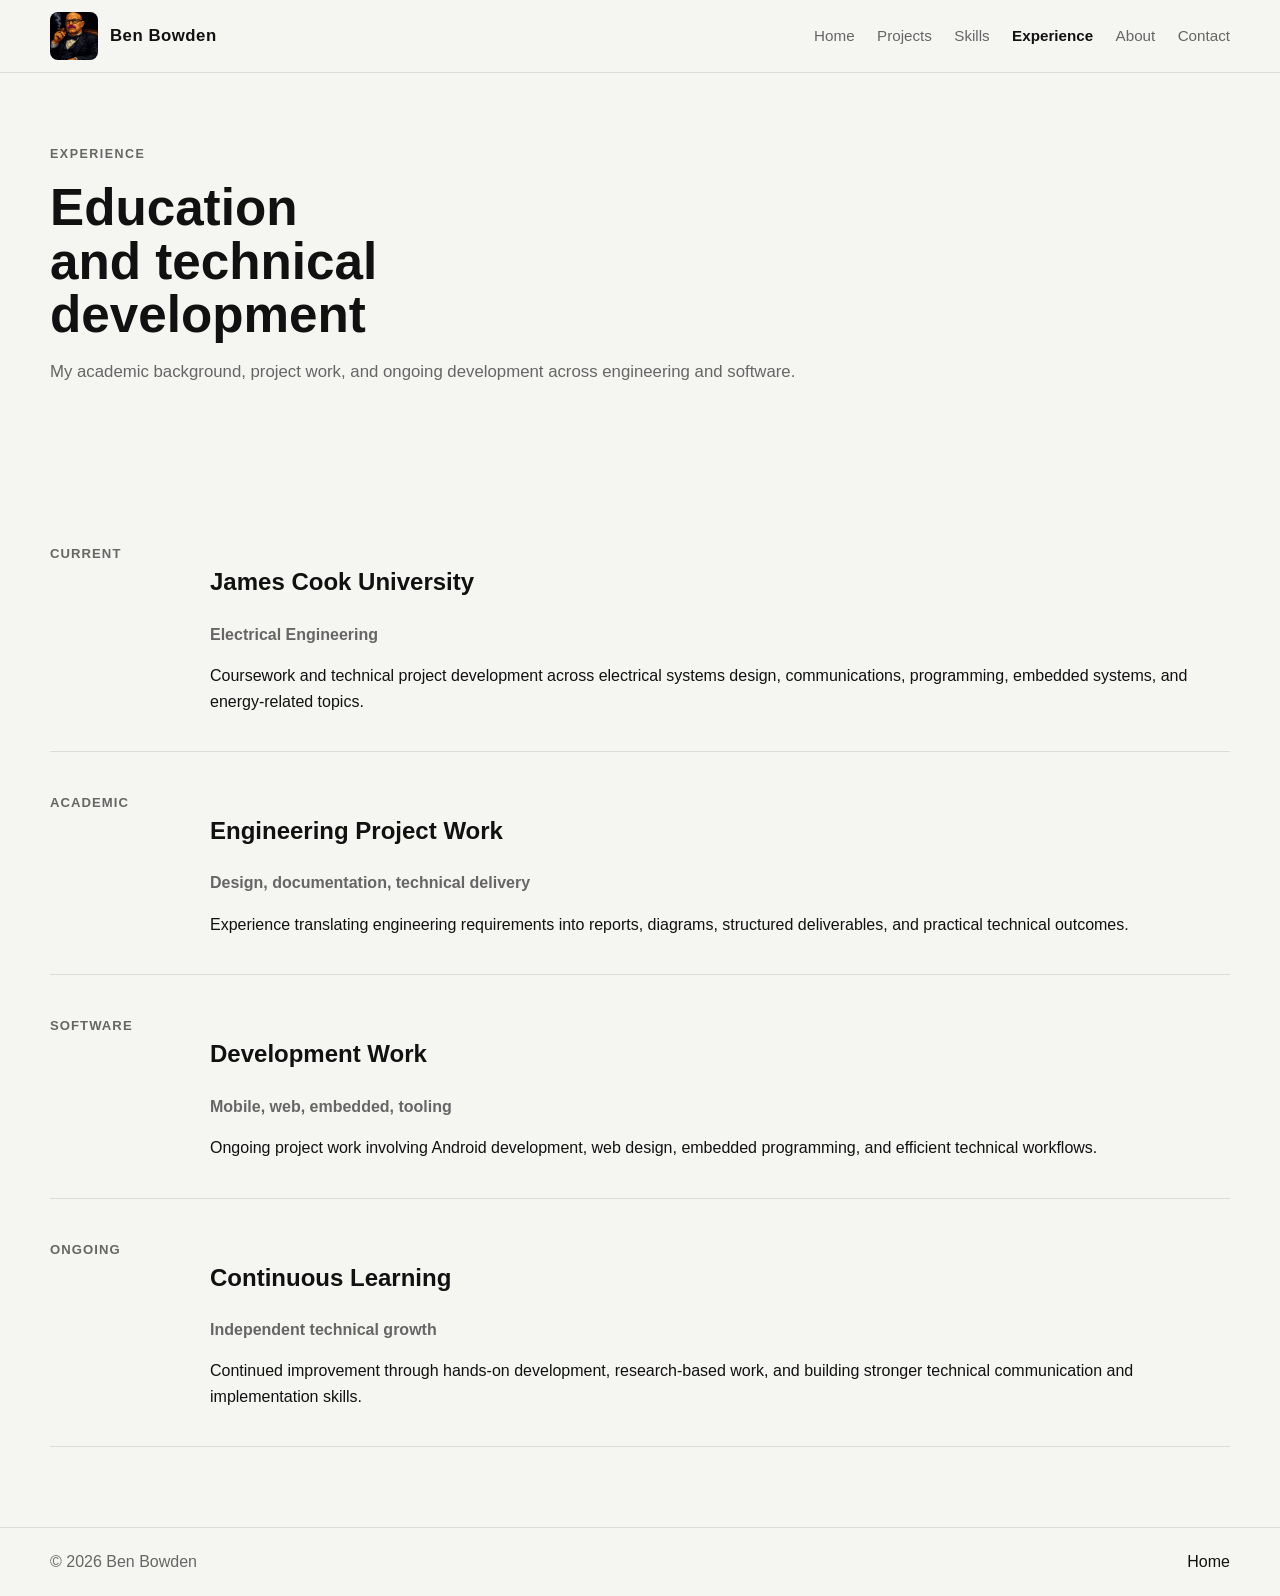
==== experience.html @ eb15d6f0 "Initial portfolio site" ====
<!DOCTYPE html>
<html lang="en">
<head>
    <meta charset="UTF-8">
    <meta name="viewport" content="width=device-width, initial-scale=1.0">
    <title>Experience | Ben Bowden</title>
    <meta name="description" content="Education, project experience, and ongoing technical development of Ben Bowden.">
    <link rel="stylesheet" href="style/style.css">
</head>
<body>
    <header class="site-header">
        <div class="container header-inner">
            <a href="index.html" class="logo">
                <img src="images/retro-pixel-man-with-cigar.png" alt="Retro pixel portrait logo">
                <span>Ben Bowden</span>
            </a>

            <button class="menu-toggle" aria-label="Open navigation" aria-expanded="false">
                <span></span>
                <span></span>
                <span></span>
            </button>

            <nav class="site-nav">
                <a href="index.html">Home</a>
                <a href="projects.html">Projects</a>
                <a href="skills.html">Skills</a>
                <a href="experience.html" class="active">Experience</a>
                <a href="index.html#about">About</a>
                <a href="index.html#contact">Contact</a>
            </nav>
        </div>
    </header>

    <main>
        <section class="page-hero">
            <div class="container">
                <p class="eyebrow">Experience</p>
                <h1>Education and technical development</h1>
                <p class="page-intro">
                    My academic background, project work, and ongoing development across engineering and software.
                </p>
            </div>
        </section>

        <section class="section">
            <div class="container timeline">
                <article class="timeline-item">
                    <div class="timeline-date">Current</div>
                    <div class="timeline-content">
                        <h2>James Cook University</h2>
                        <p class="timeline-subtitle">Electrical Engineering</p>
                        <p>
                            Coursework and technical project development across electrical systems design,
                            communications, programming, embedded systems, and energy-related topics.
                        </p>
                    </div>
                </article>

                <article class="timeline-item">
                    <div class="timeline-date">Academic</div>
                    <div class="timeline-content">
                        <h2>Engineering Project Work</h2>
                        <p class="timeline-subtitle">Design, documentation, technical delivery</p>
                        <p>
                            Experience translating engineering requirements into reports, diagrams,
                            structured deliverables, and practical technical outcomes.
                        </p>
                    </div>
                </article>

                <article class="timeline-item">
                    <div class="timeline-date">Software</div>
                    <div class="timeline-content">
                        <h2>Development Work</h2>
                        <p class="timeline-subtitle">Mobile, web, embedded, tooling</p>
                        <p>
                            Ongoing project work involving Android development, web design,
                            embedded programming, and efficient technical workflows.
                        </p>
                    </div>
                </article>

                <article class="timeline-item">
                    <div class="timeline-date">Ongoing</div>
                    <div class="timeline-content">
                        <h2>Continuous Learning</h2>
                        <p class="timeline-subtitle">Independent technical growth</p>
                        <p>
                            Continued improvement through hands-on development, research-based work,
                            and building stronger technical communication and implementation skills.
                        </p>
                    </div>
                </article>
            </div>
        </section>
    </main>

    <footer class="site-footer">
        <div class="container footer-inner">
            <p>&copy; 2026 Ben Bowden</p>
            <a href="index.html">Home</a>
        </div>
    </footer>

    <script src="js/scripts.js"></script>
</body>
</html>
---- style/style.css ----
/* =========================================================
   1. ROOT VARIABLES
========================================================= */
:root {
    --bg: #f5f5f2;
    --surface: #ffffff;
    --text: #111111;
    --muted: #666666;
    --line: #dddddd;
    --dark: #101010;
    --accent: #d8ff3e;

    --max-width: 1180px;
    --radius: 18px;
    --shadow: 0 10px 30px rgba(0, 0, 0, 0.08);
    --transition: 0.25s ease;
}

/* =========================================================
   2. RESET / BASE
========================================================= */
* {
    box-sizing: border-box;
}

html {
    scroll-behavior: smooth;
}

body {
    margin: 0;
    font-family: Arial, Helvetica, sans-serif;
    background: var(--bg);
    color: var(--text);
    line-height: 1.6;
}

img {
    display: block;
    width: 100%;
    height: auto;
    border-radius: 14px;
}

a {
    color: inherit;
    text-decoration: none;
}

/* =========================================================
   3. LAYOUT UTILITIES
========================================================= */
.container {
    width: min(100% - 2rem, var(--max-width));
    margin: 0 auto;
}

.section {
    padding: 5rem 0;
}

.section-dark {
    background: var(--dark);
    color: #ffffff;
}

.section-border-top {
    border-top: 1px solid var(--line);
}

.section-grid {
    display: grid;
    grid-template-columns: 0.8fr 1.2fr;
    gap: 2rem;
}

.section-heading h2 {
    margin: 0;
    font-size: clamp(1.8rem, 3vw, 3rem);
    line-height: 1.1;
}

.section-heading-wide {
    margin-bottom: 2rem;
    max-width: 58rem;
}

.section-heading-wide p:last-child {
    color: #cfcfcf;
}

.section:not(.section-dark) .section-heading-wide p:last-child {
    color: var(--muted);
}

.section-content p {
    margin-top: 0;
    color: #2f2f2f;
}

.eyebrow {
    margin: 0 0 1rem;
    color: var(--muted);
    font-size: 0.78rem;
    font-weight: 700;
    text-transform: uppercase;
    letter-spacing: 0.12em;
}

/* =========================================================
   4. HEADER / NAVIGATION
========================================================= */
.site-header {
    position: sticky;
    top: 0;
    z-index: 1000;
    background: rgba(245, 245, 242, 0.92);
    backdrop-filter: blur(8px);
    border-bottom: 1px solid var(--line);
}

.header-inner {
    display: flex;
    align-items: center;
    justify-content: space-between;
    min-height: 72px;
    gap: 1rem;
}

.logo {
    display: inline-flex;
    align-items: center;
    gap: 0.75rem;
    color: var(--text);
    font-size: 1.05rem;
    font-weight: 700;
    letter-spacing: 0.03em;
}

.logo img {
    width: 48px;
    height: 48px;
    object-fit: contain;
    border-radius: 8px;
    display: block;
}

.logo span {
    line-height: 1;
}

.site-nav {
    display: flex;
    align-items: center;
    gap: 1.4rem;
}

.site-nav a {
    color: var(--muted);
    font-size: 0.95rem;
    transition: color var(--transition);
}

.site-nav a:hover,
.site-nav a.active {
    color: var(--text);
    font-weight: 700;
}

.menu-toggle {
    display: none;
    padding: 0;
    border: 0;
    background: transparent;
    cursor: pointer;
}

.menu-toggle span {
    display: block;
    width: 24px;
    height: 2px;
    margin: 5px 0;
    background: var(--text);
}

/* =========================================================
   5. HERO
========================================================= */
.hero {
    padding: 5rem 0 3rem;
}

.hero-grid {
    display: grid;
    grid-template-columns: 1.3fr 0.85fr;
    gap: 2rem;
    align-items: stretch;
}

.hero h1 {
    margin: 0 0 1.25rem;
    max-width: 12ch;
    font-size: clamp(2.4rem, 5vw, 5rem);
    line-height: 1.02;
}

.hero-text {
    margin-bottom: 1.75rem;
    max-width: 58ch;
    color: #333333;
    font-size: 1.05rem;
}

.hero-actions {
    display: flex;
    flex-wrap: wrap;
    gap: 1rem;
}

.btn {
    display: inline-flex;
    align-items: center;
    justify-content: center;
    min-height: 48px;
    padding: 0.85rem 1.25rem;
    border-radius: 999px;
    font-weight: 700;
    transition: transform var(--transition), background var(--transition), color var(--transition);
}

.btn:hover {
    transform: translateY(-2px);
}

.btn-primary {
    background: var(--dark);
    color: #ffffff;
}

.btn-primary:hover {
    background: #222222;
}

.btn-secondary {
    background: var(--surface);
    border: 1px solid var(--line);
}

.hero-card {
    display: flex;
    flex-direction: column;
    justify-content: space-between;
    gap: 1rem;
    padding: 1rem;
    background: var(--dark);
    color: #ffffff;
    border-radius: calc(var(--radius) + 4px);
    box-shadow: var(--shadow);
}

.hero-card img {
    min-height: 280px;
    object-fit: cover;
}

.hero-card-content h2 {
    margin: 0 0 0.8rem;
    font-size: 1.15rem;
}

.hero-card-content ul {
    margin: 0;
    padding-left: 1.2rem;
    color: #dddddd;
}

/* =========================================================
   6. PROOF STRIP
========================================================= */
.proof-strip {
    padding: 1rem 0 3rem;
}

.proof-grid {
    display: grid;
    grid-template-columns: repeat(4, 1fr);
    gap: 1rem;
}

.proof-item {
    padding: 1.4rem;
    background: var(--surface);
    border: 1px solid var(--line);
    border-radius: var(--radius);
    box-shadow: var(--shadow);
}

.proof-item h2 {
    margin: 0 0 0.35rem;
    font-size: 1.4rem;
}

.proof-item p {
    margin: 0;
    color: var(--muted);
}

/* =========================================================
   7. CARD GRIDS / CONTENT CARDS
========================================================= */
.card-grid {
    display: grid;
    grid-template-columns: repeat(3, 1fr);
    gap: 1.25rem;
}

.project-card,
.value-card,
.info-card {
    padding: 1.5rem;
    border-radius: var(--radius);
}

.project-card,
.value-card {
    background: #191919;
    border: 1px solid #2a2a2a;
}

.info-card {
    background: var(--surface);
    border: 1px solid var(--line);
    box-shadow: var(--shadow);
}

.project-card h3,
.value-card h3,
.info-card h3 {
    margin-top: 0;
    margin-bottom: 0.65rem;
}

.project-card p,
.value-card p {
    color: #d4d4d4;
}

.card-tag {
    margin: 0 0 0.75rem;
    color: var(--accent);
    font-size: 0.85rem;
    font-weight: 700;
    letter-spacing: 0.04em;
}

.project-card ul {
    margin: 1rem 0 0;
    padding-left: 1.15rem;
    color: #e9e9e9;
}

.value-card h3 a {
    color: inherit;
}

.value-card h3 a:hover {
    text-decoration: underline;
}

/* =========================================================
   8. SKILLS / TIMELINE
========================================================= */
.skills-grid {
    display: grid;
    grid-template-columns: repeat(2, 1fr);
    gap: 1.25rem;
}

.timeline {
    display: grid;
    gap: 1.2rem;
}

.timeline-item {
    display: grid;
    grid-template-columns: 140px 1fr;
    gap: 1.25rem;
    padding: 1.3rem 0;
    border-bottom: 1px solid var(--line);
}

.timeline-date {
    color: var(--muted);
    font-size: 0.82rem;
    font-weight: 700;
    text-transform: uppercase;
    letter-spacing: 0.08em;
}

.timeline-content h3 {
    margin: 0 0 0.25rem;
}

.timeline-subtitle {
    margin: 0 0 0.75rem;
    color: var(--muted);
    font-weight: 700;
}

/* =========================================================
   9. PAGE-SPECIFIC SECTIONS
========================================================= */
.page-hero {
    padding: 4.5rem 0 2.5rem;
}

.page-hero h1 {
    margin: 0 0 1rem;
    max-width: 12ch;
    font-size: clamp(2.2rem, 4vw, 4.2rem);
    line-height: 1.05;
}

.page-intro {
    max-width: 52rem;
    color: var(--muted);
    font-size: 1.05rem;
}

.project-list {
    display: grid;
    gap: 1.5rem;
}

.project-full {
    padding: 1.75rem;
    background: var(--surface);
    border: 1px solid var(--line);
    border-radius: var(--radius);
    box-shadow: var(--shadow);
}

.project-full h2 {
    margin-top: 0;
    margin-bottom: 0.75rem;
}

.project-full p {
    margin-top: 0;
}

.project-full ul {
    margin: 1rem 0 0;
    padding-left: 1.2rem;
}

/* =========================================================
   10. CONTACT PANEL
========================================================= */
.contact-panel {
    display: grid;
    grid-template-columns: 1.3fr 0.7fr;
    gap: 2rem;
    padding: 2rem;
    background: var(--surface);
    border: 1px solid var(--line);
    border-radius: calc(var(--radius) + 4px);
    box-shadow: var(--shadow);
}

.contact-panel h2 {
    margin-top: 0;
    font-size: clamp(1.8rem, 3vw, 3rem);
    line-height: 1.1;
}

.contact-links {
    display: grid;
    gap: 0.85rem;
    align-content: start;
}

.contact-links a {
    display: inline-flex;
    align-items: center;
    gap: 0.6rem;
    padding: 0.9rem 1rem;
    border: 1px solid var(--line);
    border-radius: 12px;
    transition:
        background var(--transition),
        transform var(--transition),
        box-shadow var(--transition),
        border-color var(--transition),
        color var(--transition);
}

.contact-links a:hover {
    transform: translateY(-2px);
}

.contact-links a:focus-visible {
    outline: 2px solid #999999;
    outline-offset: 2px;
}

.contact-links a svg {
    width: 18px;
    height: 18px;
    min-width: 18px;
    min-height: 18px;
    display: block;
    flex-shrink: 0;
}

/* =========================================================
   11. CONTACT LINKS
========================================================= */
.contact-links {
    display: grid;
    gap: 0.85rem;
    align-content: start;
}

.contact-links a {
    display: inline-flex;
    align-items: center;
    gap: 0.6rem;
    padding: 0.9rem 1rem;
    border: 1px solid var(--line);
    border-radius: 12px;
    transition:
        background var(--transition),
        transform var(--transition),
        box-shadow var(--transition),
        border-color var(--transition),
        color var(--transition);
}

.contact-links a:hover {
    transform: translateY(-2px);
}

.contact-links a:focus-visible {
    outline: 2px solid #999999;
    outline-offset: 2px;
}

.contact-links a svg {
    width: 18px;
    height: 18px;
    min-width: 18px;
    min-height: 18px;
    display: block;
    flex-shrink: 0;
}

/* Pastel colours */
.email-link,
.resume-link {
    background: #f1eef7;
    color: #4c445a;
    border-color: #ddd6ea;
}

.linkedin-link {
    background: #eaf4ff;
    color: #1f4f8f;
    border-color: #cfe3fb;
}

.github-link {
    background: #f2ebff;
    color: #5b3d8b;
    border-color: #decff8;
}

/* Icon colours */
.linkedin-link svg {
    fill: #0a66c2;
}

.github-link svg {
    fill: #6f42c1;
}

/* Hover states */
.email-link:hover,
.resume-link:hover {
    background: #ebe5f3;
    border-color: #cfc4df;
    box-shadow: 0 8px 20px rgba(76, 68, 90, 0.08);
}

.linkedin-link:hover {
    background: #deefff;
    border-color: #bdd9fa;
    box-shadow: 0 8px 20px rgba(10, 102, 194, 0.10);
}

.github-link:hover {
    background: #eadfff;
    border-color: #ceb8f3;
    box-shadow: 0 8px 20px rgba(111, 66, 193, 0.10);
}

/* =========================================================
   12. FOOTER
========================================================= */
.site-footer {
    padding: 1.3rem 0;
    border-top: 1px solid var(--line);
}

.footer-inner {
    display: flex;
    justify-content: space-between;
    align-items: center;
    gap: 1rem;
}

.footer-inner p {
    margin: 0;
    color: var(--muted);
}

/* =========================================================
   13. RESUME MODAL
========================================================= */
.resume-modal {
    position: fixed;
    inset: 0;
    display: none;
    z-index: 2000;
}

.resume-modal.show {
    display: block;
}

.resume-modal-backdrop {
    position: absolute;
    inset: 0;
    background: rgba(0, 0, 0, 0.7);
}

.resume-modal-content {
    position: relative;
    z-index: 1;
    display: flex;
    flex-direction: column;
    width: min(1100px, calc(100% - 2rem));
    height: min(85vh, 900px);
    margin: 4vh auto;
    background: #ffffff;
    border-radius: 18px;
    overflow: hidden;
    box-shadow: 0 20px 60px rgba(0, 0, 0, 0.35);
}

.resume-modal-header {
    display: flex;
    justify-content: space-between;
    align-items: center;
    gap: 1rem;
    padding: 1rem 1.25rem;
    background: #ffffff;
    border-bottom: 1px solid var(--line);
}

.resume-modal-header h2 {
    margin: 0;
    font-size: 1.1rem;
}

.resume-modal-actions {
    display: flex;
    align-items: center;
    gap: 0.75rem;
}

.resume-download-btn {
    display: inline-flex;
    align-items: center;
    justify-content: center;
    min-height: 42px;
    padding: 0.75rem 1rem;
    background: var(--dark);
    color: #ffffff;
    border-radius: 10px;
    font-weight: 700;
    text-decoration: none;
}

.resume-download-btn:hover {
    background: #222222;
}

.resume-close-btn {
    width: 42px;
    height: 42px;
    border: 1px solid var(--line);
    border-radius: 10px;
    background: #ffffff;
    font-size: 1.5rem;
    line-height: 1;
    cursor: pointer;
}

.resume-modal-body {
    flex: 1;
    background: #e9e9e9;
}

.resume-modal-body iframe {
    display: block;
    width: 100%;
    height: 100%;
    border: 0;
}

/* =========================================================
   14. RESPONSIVE STYLES
========================================================= */
@media (max-width: 900px) {
    .hero-grid,
    .section-grid,
    .contact-panel,
    .timeline-item {
        grid-template-columns: 1fr;
    }

    .proof-grid,
    .card-grid,
    .skills-grid {
        grid-template-columns: 1fr 1fr;
    }

    .hero h1 {
        max-width: 100%;
    }
}

@media (max-width: 700px) {
    .logo {
        font-size: 0.95rem;
    }

    .logo img {
        width: 42px;
        height: 42px;
    }

    .menu-toggle {
        display: block;
    }

    .site-nav {
        position: absolute;
        top: 72px;
        left: 0;
        right: 0;
        display: none;
        flex-direction: column;
        align-items: flex-start;
        padding: 1rem;
        background: var(--bg);
        border-bottom: 1px solid var(--line);
    }

    .site-nav.open {
        display: flex;
    }

    .proof-grid,
    .card-grid,
    .skills-grid {
        grid-template-columns: 1fr;
    }

    .hero {
        padding-top: 3rem;
    }

    .section {
        padding: 3.75rem 0;
    }

    .footer-inner {
        flex-direction: column;
        align-items: flex-start;
    }

    .resume-modal-content {
        width: calc(100% - 1rem);
        height: 90vh;
        margin: 2vh auto;
    }

    .resume-modal-header {
        flex-direction: column;
        align-items: stretch;
    }

    .resume-modal-actions {
        justify-content: space-between;
    }
}
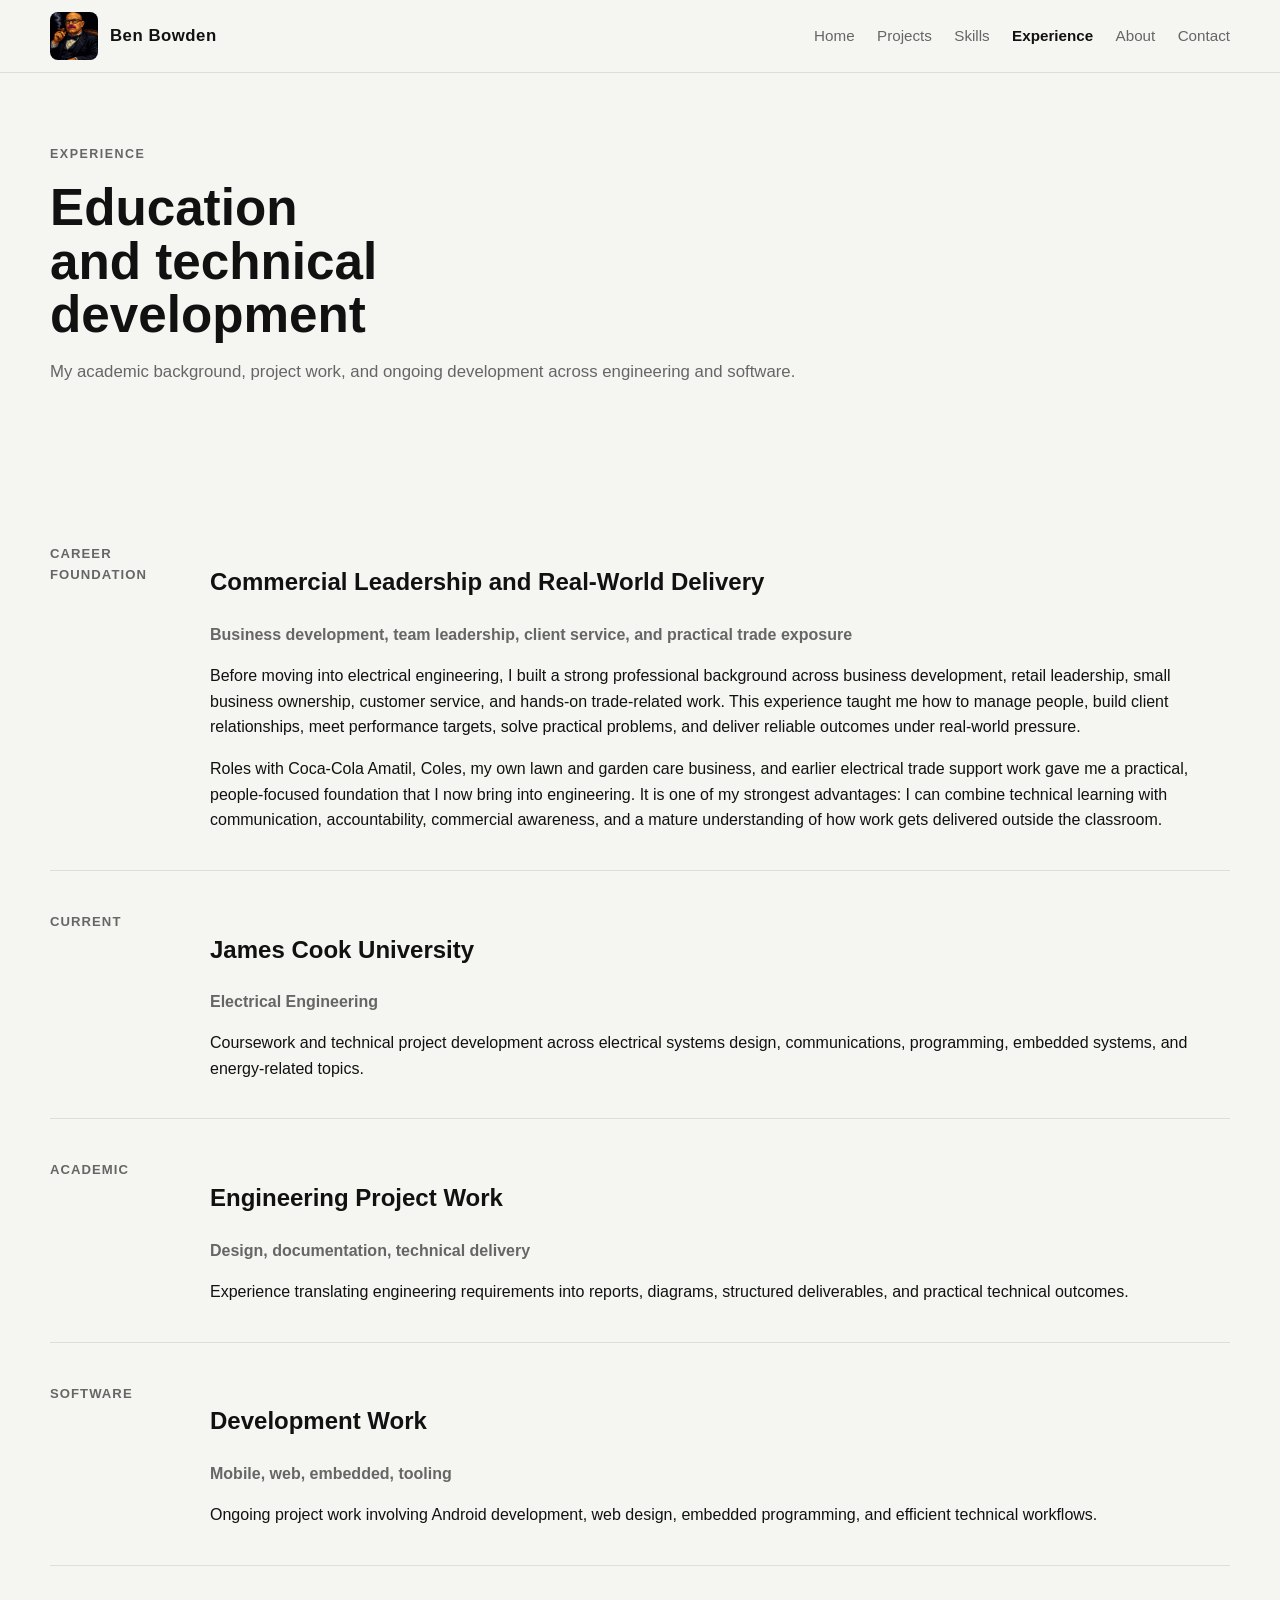
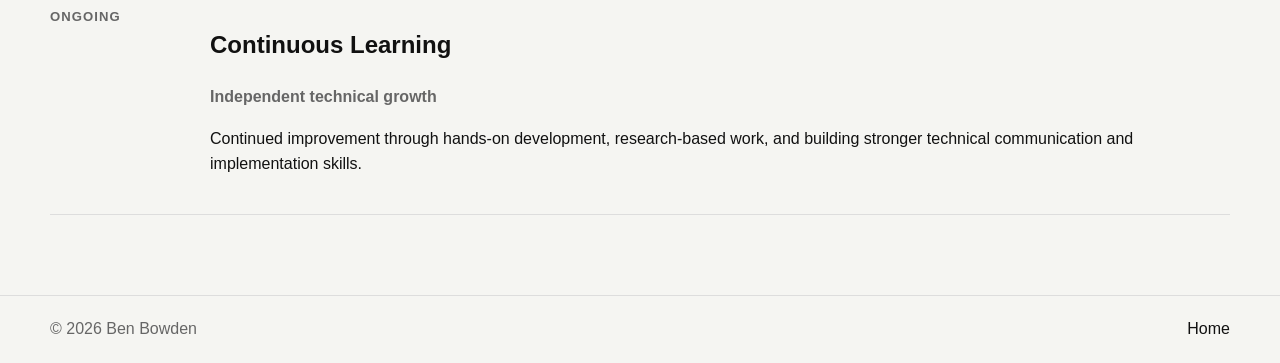
==== commit fc2c0242: "update experience" ====
--- a/experience.html
+++ b/experience.html
@@ -1,5 +1,6 @@
 <!DOCTYPE html>
 <html lang="en">
+
 <head>
     <meta charset="UTF-8">
     <meta name="viewport" content="width=device-width, initial-scale=1.0">
@@ -7,6 +8,7 @@
     <meta name="description" content="Education, project experience, and ongoing technical development of Ben Bowden.">
     <link rel="stylesheet" href="style/style.css">
 </head>
+
 <body>
     <header class="site-header">
         <div class="container header-inner">
@@ -45,6 +47,32 @@
 
         <section class="section">
             <div class="container timeline">
+
+                <article class="timeline-item">
+                    <div class="timeline-date">Career Foundation</div>
+                    <div class="timeline-content">
+                        <h2>Commercial Leadership and Real-World Delivery</h2>
+                        <p class="timeline-subtitle">Business development, team leadership, client service, and
+                            practical trade exposure</p>
+                        <p>
+                            Before moving into electrical engineering, I built a strong professional background across
+                            business development, retail leadership, small business ownership, customer service, and
+                            hands-on trade-related work. This experience taught me how to manage people, build client
+                            relationships, meet performance targets, solve practical problems, and deliver reliable
+                            outcomes under real-world pressure.
+                        </p>
+                        <p>
+                            Roles with Coca-Cola Amatil, Coles, my own lawn and garden care business, and earlier
+                            electrical trade support work gave me a practical, people-focused foundation that I now
+                            bring
+                            into engineering. It is one of my strongest advantages: I can combine technical learning
+                            with
+                            communication, accountability, commercial awareness, and a mature understanding of how work
+                            gets delivered outside the classroom.
+                        </p>
+                    </div>
+                </article>
+                
                 <article class="timeline-item">
                     <div class="timeline-date">Current</div>
                     <div class="timeline-content">
@@ -103,6 +131,7 @@
         </div>
     </footer>
 
-    <script src="js/scripts.js"></script>
+    <script src="js/script.js"></script>
 </body>
+
 </html>
--- a/style/style.css
+++ b/style/style.css
@@ -8,7 +8,7 @@
     --muted: #666666;
     --line: #dddddd;
     --dark: #101010;
-    --accent: #d8ff3e;
+    --accent: #1f8f4d;
 
     --max-width: 1180px;
     --radius: 18px;
@@ -33,6 +33,13 @@
     background: var(--bg);
     color: var(--text);
     line-height: 1.6;
+    min-height: 100vh;
+    display: flex;
+    flex-direction: column;
+}
+
+main {
+    flex: 1;
 }
 
 img {
@@ -74,10 +81,29 @@
     gap: 2rem;
 }
 
+.section-heading {
+    display: flex;
+    flex-direction: column;
+    justify-content: center;
+}
+
 .section-heading h2 {
+    position: relative;
+    display: inline-block;
     margin: 0;
+    padding-bottom: 0.35rem;
     font-size: clamp(1.8rem, 3vw, 3rem);
     line-height: 1.1;
+}
+
+.section-heading h2::after {
+    content: "";
+    display: block;
+    width: 48px;
+    height: 3px;
+    margin-top: 0.65rem;
+    background: var(--accent);
+    border-radius: 999px;
 }
 
 .section-heading-wide {
@@ -455,7 +481,152 @@
 }
 
 /* =========================================================
-   10. CONTACT PANEL
+   10. PROJECT PANELS - SHARED MEDIA STYLES
+========================================================= */
+.project-media {
+    display: flex;
+    justify-content: center;
+}
+
+.project-video {
+    border: 1px solid var(--line);
+    border-radius: 14px;
+    overflow: hidden;
+    background: #000000;
+    box-shadow: var(--shadow);
+}
+
+.project-video video {
+    display: block;
+    width: 100%;
+    height: auto;
+}
+
+.project-video-vertical {
+    width: 100%;
+    max-width: 260px;
+}
+
+.project-image-card {
+    margin: 0;
+    background: var(--surface);
+    border: 1px solid var(--line);
+    border-radius: 14px;
+    overflow: hidden;
+    box-shadow: var(--shadow);
+}
+
+.project-image-card img {
+    display: block;
+    width: 100%;
+    height: auto;
+    border-radius: 0;
+}
+
+/* =========================================================
+   11. PROJECT PANEL - ANDROID APP
+   Desktop: video left, heading/body right
+   Mobile: heading first, then video, then body
+========================================================= */
+.project-layout-app {
+    display: grid;
+    grid-template-columns: 260px 1fr;
+    grid-template-areas:
+        "media header"
+        "media body";
+    gap: 1.5rem;
+    align-items: start;
+}
+
+.project-layout-app .project-header {
+    grid-area: header;
+}
+
+.project-layout-app .project-media {
+    grid-area: media;
+}
+
+.project-layout-app .project-body {
+    grid-area: body;
+}
+
+.project-layout-app .project-header h2 {
+    margin: 0;
+}
+
+.project-layout-app .card-tag {
+    margin-bottom: 0.3rem;
+}
+
+.project-title-row {
+    display: flex;
+    align-items: center;
+    gap: 1rem;
+    margin-bottom: 1rem;
+}
+
+.project-title-row h2 {
+    margin: 0;
+}
+
+.project-app-icon {
+    width: 64px;
+    height: 64px;
+    object-fit: cover;
+    border-radius: 16px;
+    flex-shrink: 0;
+    box-shadow: var(--shadow);
+}
+
+/* =========================================================
+   12. PROJECT PANEL - HARDWARE
+   Desktop: images left, heading/body right
+   Mobile: heading first, then images, then body
+========================================================= */
+.project-layout-hardware {
+    display: grid;
+    grid-template-columns: 340px 1fr;
+    grid-template-areas:
+        "media header"
+        "media body";
+    gap: 1.5rem;
+    align-items: start;
+}
+
+.project-layout-hardware .project-header {
+    grid-area: header;
+}
+
+.project-layout-hardware .project-media {
+    grid-area: media;
+}
+
+.project-layout-hardware .project-body {
+    grid-area: body;
+}
+
+.project-layout-hardware .project-header h2 {
+    margin: 0;
+}
+
+.project-layout-hardware .card-tag {
+    margin-bottom: 0.35rem;
+}
+
+.project-image-grid {
+    display: grid;
+    grid-template-columns: 1fr 1fr;
+    gap: 1rem;
+    width: 100%;
+    max-width: 340px;
+}
+
+.project-image-card-wide {
+    grid-column: 1 / -1;
+}
+
+/* =========================================================
+   13. CONTACT PANEL / CONTACT LINKS
 ========================================================= */
 .contact-panel {
     display: grid;
@@ -513,49 +684,7 @@
     flex-shrink: 0;
 }
 
-/* =========================================================
-   11. CONTACT LINKS
-========================================================= */
-.contact-links {
-    display: grid;
-    gap: 0.85rem;
-    align-content: start;
-}
-
-.contact-links a {
-    display: inline-flex;
-    align-items: center;
-    gap: 0.6rem;
-    padding: 0.9rem 1rem;
-    border: 1px solid var(--line);
-    border-radius: 12px;
-    transition:
-        background var(--transition),
-        transform var(--transition),
-        box-shadow var(--transition),
-        border-color var(--transition),
-        color var(--transition);
-}
-
-.contact-links a:hover {
-    transform: translateY(-2px);
-}
-
-.contact-links a:focus-visible {
-    outline: 2px solid #999999;
-    outline-offset: 2px;
-}
-
-.contact-links a svg {
-    width: 18px;
-    height: 18px;
-    min-width: 18px;
-    min-height: 18px;
-    display: block;
-    flex-shrink: 0;
-}
-
-/* Pastel colours */
+/* Pastel contact link colours */
 .email-link,
 .resume-link {
     background: #f1eef7;
@@ -575,7 +704,7 @@
     border-color: #decff8;
 }
 
-/* Icon colours */
+/* Social icon colours */
 .linkedin-link svg {
     fill: #0a66c2;
 }
@@ -584,7 +713,7 @@
     fill: #6f42c1;
 }
 
-/* Hover states */
+/* Contact link hover states */
 .email-link:hover,
 .resume-link:hover {
     background: #ebe5f3;
@@ -605,7 +734,7 @@
 }
 
 /* =========================================================
-   12. FOOTER
+   14. FOOTER
 ========================================================= */
 .site-footer {
     padding: 1.3rem 0;
@@ -625,7 +754,7 @@
 }
 
 /* =========================================================
-   13. RESUME MODAL
+   15. RESUME MODAL
 ========================================================= */
 .resume-modal {
     position: fixed;
@@ -710,6 +839,8 @@
 .resume-modal-body {
     flex: 1;
     background: #e9e9e9;
+    overflow: auto;
+    -webkit-overflow-scrolling: touch;
 }
 
 .resume-modal-body iframe {
@@ -720,7 +851,26 @@
 }
 
 /* =========================================================
-   14. RESPONSIVE STYLES
+   16. ABOUT SECTION
+========================================================= */
+.about-content {
+    max-width: 62ch;
+}
+
+.about-content p {
+    margin-top: 0;
+    margin-bottom: 1.25rem;
+    color: #2f2f2f;
+}
+
+.about-intro {
+    font-size: 1.08rem;
+    line-height: 1.8;
+    color: #1d1d1d;
+}
+
+/* =========================================================
+   17. RESPONSIVE STYLES - TABLET
 ========================================================= */
 @media (max-width: 900px) {
     .hero-grid,
@@ -741,6 +891,9 @@
     }
 }
 
+/* =========================================================
+   18. RESPONSIVE STYLES - MOBILE
+========================================================= */
 @media (max-width: 700px) {
     .logo {
         font-size: 0.95rem;
@@ -805,4 +958,62 @@
     .resume-modal-actions {
         justify-content: space-between;
     }
+
+    /* Android app panel on mobile:
+       heading first, then video, then text */
+    .project-layout-app {
+        grid-template-columns: 1fr;
+        grid-template-areas:
+            "header"
+            "media"
+            "body";
+    }
+
+    .project-layout-app .project-media {
+        justify-content: flex-start;
+    }
+
+    .project-video-vertical {
+        max-width: 220px;
+    }
+
+    .project-title-row {
+        align-items: flex-start;
+    }
+
+    .project-app-icon {
+        width: 56px;
+        height: 56px;
+    }
+
+    /* Hardware panel on mobile:
+       heading first, then images, then text */
+    .project-layout-hardware {
+        grid-template-columns: 1fr;
+        grid-template-areas:
+            "header"
+            "media"
+            "body";
+    }
+
+    .project-layout-hardware .project-media {
+        justify-content: flex-start;
+    }
+
+    .project-image-grid {
+        max-width: 280px;
+    }
+}
+
+/* =========================================================
+   SPRITE
+========================================================= */
+.sprite {
+    width: 120px;
+    height: 120px;
+    background-image: url("images/chibi-business.png");
+    background-repeat: no-repeat;
+    background-size: 720px 720px;
+    background-position: 0 0;
+    image-rendering: pixelated;
 }
